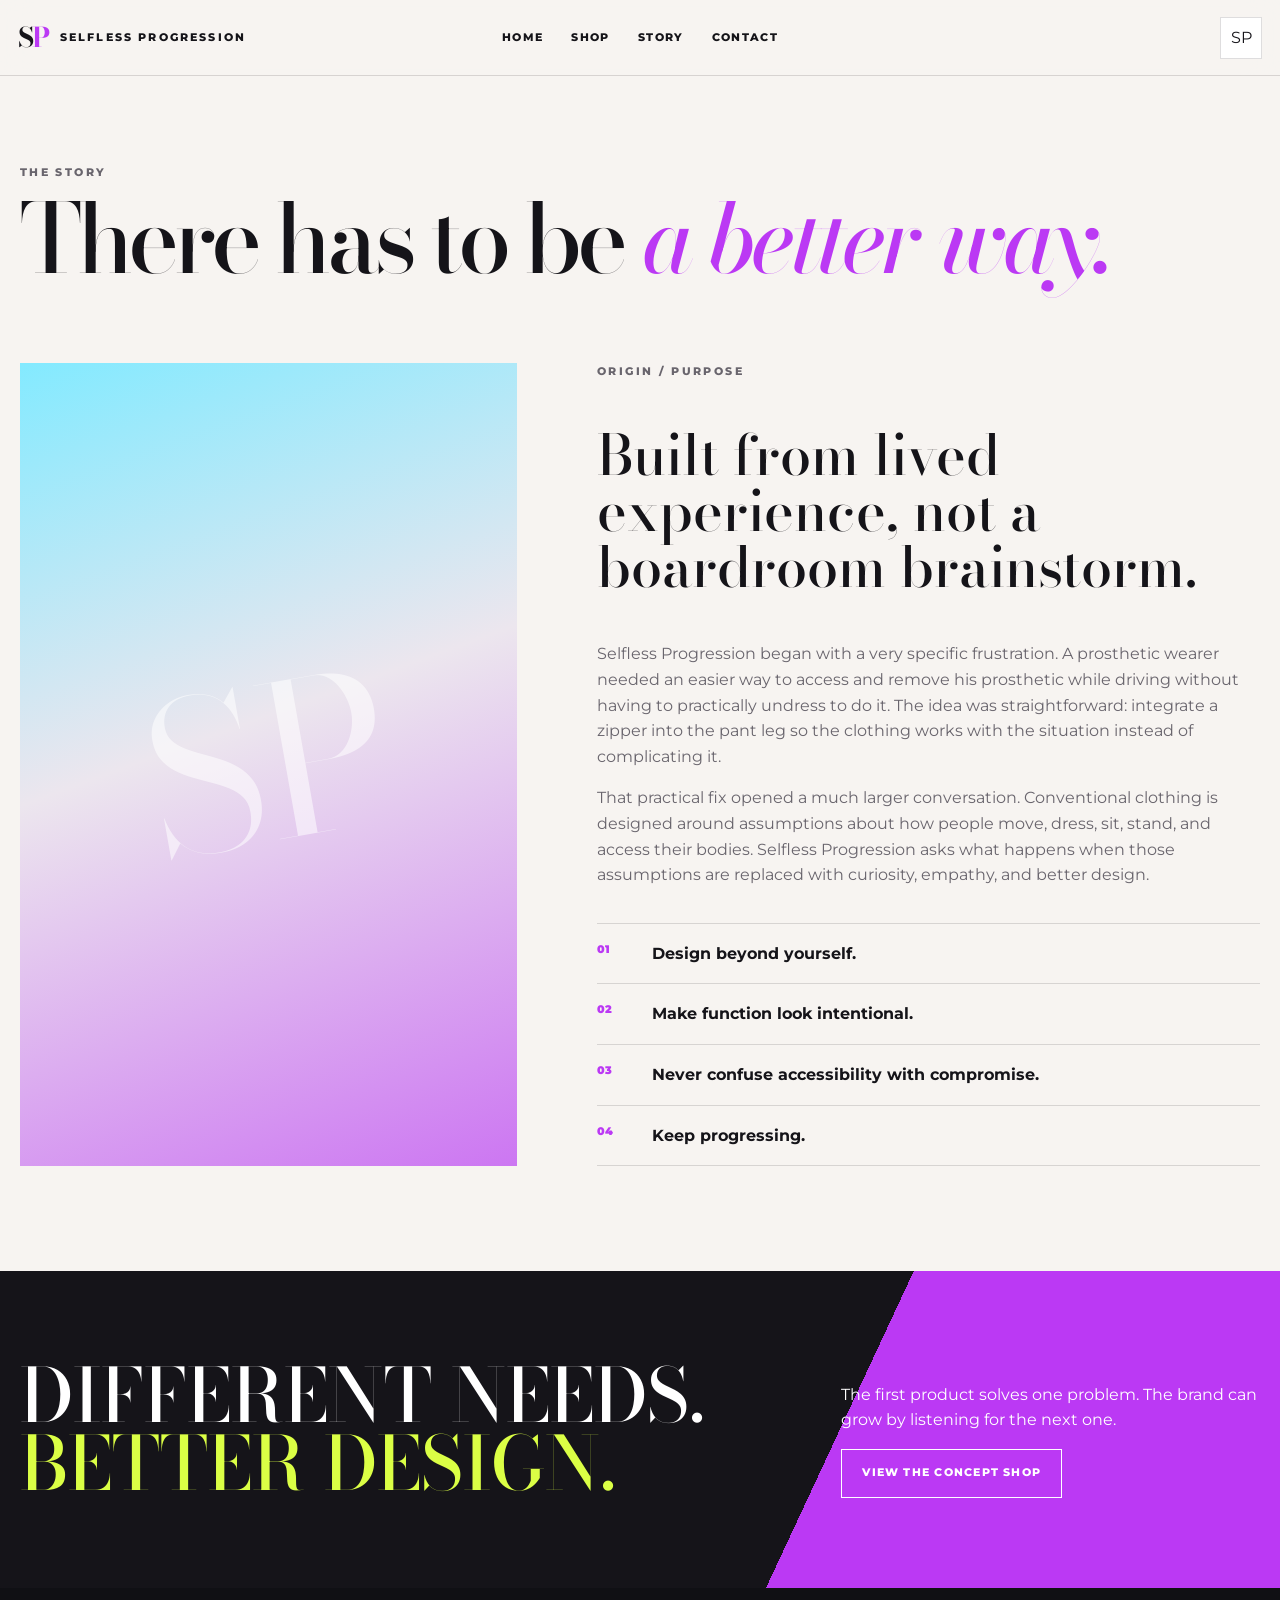
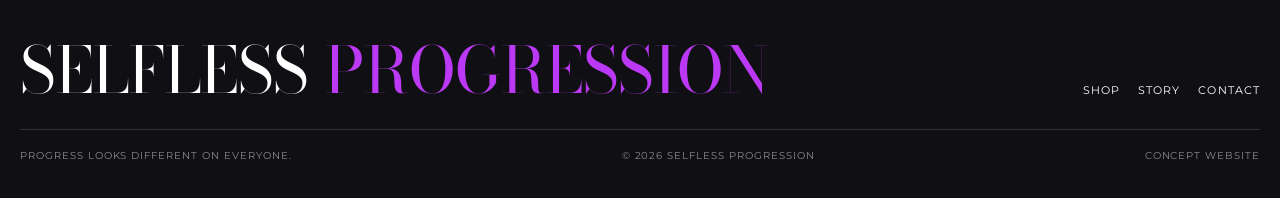
==== about.html @ aa7c3b39 "Add files via upload" ====
<!doctype html><html lang='en'><head><meta charset='utf-8'><meta name='viewport' content='width=device-width,initial-scale=1'><title>Our Story | Selfless Progression</title><link rel='preconnect' href='https://fonts.googleapis.com'><link rel='preconnect' href='https://fonts.gstatic.com' crossorigin><link href='https://fonts.googleapis.com/css2?family=Bodoni+Moda:opsz,wght@6..96,500;6..96,600;6..96,700&family=Montserrat:wght@400;500;600;700;800&display=swap' rel='stylesheet'><link rel='stylesheet' href='styles.css'></head><body><header class='header'><a class='brand' href='index.html'><b>S<span>P</span></b> SELFLESS PROGRESSION</a><nav class='nav'><a href='index.html'>Home</a><a href='shop.html'>Shop</a><a href='about.html'>Story</a><a href='contact.html'>Contact</a></nav><a class='bag' href='shop.html' aria-label='shop'>SP</a></header><main><section class='pagehero'><p class='eyebrow'>The Story</p><h1>There has to be <em>a better way.</em></h1></section><section class='about'><div class='aboutArt reveal'></div><div class='reveal'><p class='eyebrow'>Origin / Purpose</p><h2>Built from lived experience, not a boardroom brainstorm.</h2><p>Selfless Progression began with a very specific frustration. A prosthetic wearer needed an easier way to access and remove his prosthetic while driving without having to practically undress to do it. The idea was straightforward: integrate a zipper into the pant leg so the clothing works with the situation instead of complicating it.</p><p>That practical fix opened a much larger conversation. Conventional clothing is designed around assumptions about how people move, dress, sit, stand, and access their bodies. Selfless Progression asks what happens when those assumptions are replaced with curiosity, empathy, and better design.</p><div class='values'><div class='value'><span>01</span><strong>Design beyond yourself.</strong></div><div class='value'><span>02</span><strong>Make function look intentional.</strong></div><div class='value'><span>03</span><strong>Never confuse accessibility with compromise.</strong></div><div class='value'><span>04</span><strong>Keep progressing.</strong></div></div></div></section><section class='cta'><div class='ctain'><h2>DIFFERENT NEEDS. <span>BETTER DESIGN.</span></h2><div><p>The first product solves one problem. The brand can grow by listening for the next one.</p><a class='btn' href='shop.html' style='border-color:white'>View the Concept Shop</a></div></div></section></main><footer class='footer'><div class='footerin'><div class='footerTop'><a class='footerBrand' href='index.html'>SELFLESS <span>PROGRESSION</span></a><div class='footerLinks'><a href='shop.html'>Shop</a><a href='about.html'>Story</a><a href='contact.html'>Contact</a></div></div><div class='footerBottom'><span>PROGRESS LOOKS DIFFERENT ON EVERYONE.</span><span>© <span id='year'></span> SELFLESS PROGRESSION</span><span>CONCEPT WEBSITE</span></div></div></footer><script src='script.js'></script></body></html>
---- styles.css ----
:root{--ink:#151419;--paper:#f7f4f1;--purple:#bb39f4;--purple2:#70209d;--acid:#dbff45;--cyan:#83eaff;--muted:#69656d;--line:rgba(21,20,25,.14);--serif:'Bodoni Moda',serif;--sans:'Montserrat',sans-serif}
*{box-sizing:border-box}html{scroll-behavior:smooth}body{margin:0;background:var(--paper);color:var(--ink);font-family:var(--sans);line-height:1.6}a{text-decoration:none;color:inherit}img{max-width:100%;display:block}button,input,textarea,select{font:inherit}.header{position:sticky;top:0;z-index:50;display:grid;grid-template-columns:1fr auto 1fr;align-items:center;min-height:76px;padding:0 max(18px,calc((100vw - 1280px)/2));background:rgba(247,244,241,.9);backdrop-filter:blur(16px);border-bottom:1px solid var(--line)}.brand{display:flex;align-items:center;gap:12px;font-weight:800;letter-spacing:.2em;font-size:.68rem}.brand b{font-family:var(--serif);font-size:1.7rem;letter-spacing:-.08em}.brand b span{color:var(--purple)}.nav{display:flex;gap:28px}.nav a{font-size:.7rem;font-weight:800;letter-spacing:.12em;text-transform:uppercase}.nav a:hover{color:var(--purple2)}.bag{justify-self:end;width:42px;height:42px;border:1px solid var(--line);background:#fff;display:grid;place-items:center}.menu{display:none}.eyebrow{margin:0 0 12px;color:var(--purple2);font-size:.67rem;font-weight:800;letter-spacing:.22em;text-transform:uppercase}.hero{max-width:1280px;margin:auto;min-height:calc(100vh - 76px);padding:64px 20px;display:grid;grid-template-columns:1.05fr .95fr;gap:42px;align-items:center}.hero h1,.pagehero h1,.big{font-family:var(--serif);font-weight:500;letter-spacing:-.055em;line-height:.94}.hero h1{font-size:clamp(4.5rem,8vw,9rem);margin:0}.hero h1 span{display:block}.hero .purple{color:var(--purple)}.hero .outline{color:transparent;-webkit-text-stroke:1.4px var(--ink)}.lede{max-width:650px;color:var(--muted);font-size:1.02rem}.actions{display:flex;gap:20px;align-items:center;margin-top:30px}.btn{display:inline-flex;align-items:center;justify-content:center;min-height:49px;padding:0 20px;border:1px solid var(--ink);font-size:.7rem;font-weight:800;letter-spacing:.11em;text-transform:uppercase}.btn.dark{background:var(--ink);color:#fff}.btn.purple{background:var(--purple);border-color:var(--purple)}.logoStage{position:relative;min-height:600px;display:grid;place-items:center}.blob1,.blob2{position:absolute;border-radius:50%}.blob1{width:390px;height:390px;background:var(--acid);right:-40px;top:30px}.blob2{width:270px;height:270px;background:var(--cyan);left:-35px;bottom:55px}.logoBox{position:relative;z-index:3;width:min(550px,100%);background:#0b0b0e;padding:18px;box-shadow:0 30px 80px rgba(40,20,50,.22);transform:rotate(2deg)}.sticker{position:absolute;z-index:4;right:-6px;bottom:82px;width:140px;height:140px;border-radius:50%;background:var(--purple);display:grid;place-items:center;text-align:center;padding:18px;font-size:.6rem;font-weight:900;letter-spacing:.1em;text-transform:uppercase;transform:rotate(-9deg)}.marquee{overflow:hidden;background:var(--acid);border-block:1px solid var(--ink)}.track{display:flex;gap:22px;width:max-content;padding:16px 0;animation:move 26s linear infinite;font-size:.8rem;font-weight:900;letter-spacing:.15em;text-transform:uppercase}.track b{color:var(--purple2)}@keyframes move{to{transform:translateX(-50%)}}.section{max-width:1280px;margin:auto;padding:110px 20px}.sectionNo{margin-bottom:45px;color:#88818b;font-size:.67rem;font-weight:800;letter-spacing:.18em}.twocol{display:grid;grid-template-columns:1fr .8fr;gap:75px}.big{font-size:clamp(3.3rem,5vw,6rem);margin:0}.big em{color:var(--purple);font-style:italic}.copy p{color:var(--muted)}.copy .lead{font-family:var(--serif);font-size:1.65rem;line-height:1.3;color:var(--ink)}.quote{margin-top:75px;padding:44px 0;border-block:1px solid var(--line);display:grid;grid-template-columns:100px 1fr}.quote p{margin:0;font-family:var(--serif);font-size:clamp(2.2rem,4vw,4.5rem);line-height:1.04}.quote span{color:var(--purple);font-weight:900}.blocks{display:grid;grid-template-columns:repeat(3,1fr)}.block{min-height:320px;padding:38px;display:flex;flex-direction:column;justify-content:flex-end}.block h3{font-family:var(--serif);font-size:2.5rem;line-height:1;margin:8px 0 0}.bp{background:var(--purple)}.bc{background:var(--cyan)}.bi{background:var(--ink);color:#fff}.features{display:grid;grid-template-columns:repeat(3,1fr);gap:18px;margin-top:55px}.card{background:#fff;border:1px solid var(--line);padding:32px;min-height:310px}.card .num{color:var(--purple);font-size:.67rem;font-weight:900}.card h3{font-family:var(--serif);font-size:2rem;font-weight:500;margin:75px 0 12px}.card p{color:var(--muted)}.cta{background:linear-gradient(115deg,var(--ink) 0 64%,var(--purple) 64%);color:#fff;padding:90px 20px}.ctain{max-width:1280px;margin:auto;display:grid;grid-template-columns:1fr .55fr;gap:60px;align-items:end}.cta h2{font-family:var(--serif);font-size:clamp(3rem,5.8vw,6.6rem);line-height:.92;font-weight:500;margin:0}.cta h2 span{color:var(--acid)}.pagehero{max-width:1280px;margin:auto;padding:88px 20px 60px}.pagehero h1{font-size:clamp(4.2rem,7.5vw,8.4rem);margin:0}.pagehero h1 em{color:var(--purple)}.pagehero p{max-width:720px;color:var(--muted)}.toolbar{max-width:1280px;margin:auto;padding:0 20px 26px;display:flex;justify-content:space-between;align-items:center;border-bottom:1px solid var(--line)}.products{max-width:1280px;margin:auto;padding:34px 20px 105px;display:grid;grid-template-columns:repeat(3,1fr);gap:24px}.ph{aspect-ratio:4/5;background:linear-gradient(135deg,rgba(187,57,244,.22),rgba(131,234,255,.22)),#e9e4eb;display:grid;place-items:center;position:relative;color:#76707a;font-size:.7rem;font-weight:800;letter-spacing:.14em}.ph:after{content:'SP';position:absolute;font-family:var(--serif);font-size:8rem;color:rgba(255,255,255,.5);transform:rotate(-12deg)}.info{display:grid;grid-template-columns:1fr auto;gap:10px;padding-top:12px}.info h3{font-family:var(--serif);font-size:1.45rem;font-weight:500;margin:0}.info p{margin:2px 0;color:#77717a;font-size:.77rem}.detail{max-width:1280px;margin:auto;padding:70px 20px 105px;display:grid;grid-template-columns:1fr .8fr;gap:65px}.gallery{display:grid;grid-template-columns:1fr 1fr;gap:12px}.imgph{aspect-ratio:4/5;background:linear-gradient(145deg,#ece7ef,#ddd5e6);display:grid;place-items:center;border:1px solid var(--line);font-size:.68rem;font-weight:800;letter-spacing:.13em;color:#777}.panel{position:sticky;top:105px;align-self:start}.panel h1{font-family:var(--serif);font-size:4.2rem;line-height:.95;font-weight:500;margin:0}.sizes{display:flex;gap:8px;margin:22px 0}.size{width:46px;height:42px;border:1px solid var(--line);background:#fff}.size.active{background:var(--ink);color:#fff}.about{max-width:1280px;margin:auto;padding:20px 20px 105px;display:grid;grid-template-columns:.75fr 1fr;gap:80px}.aboutArt{min-height:600px;background:linear-gradient(160deg,var(--cyan),#ece6ee 45%,var(--purple) 130%);position:relative}.aboutArt:after{content:'SP';position:absolute;left:50%;top:50%;transform:translate(-50%,-50%) rotate(-10deg);font-family:var(--serif);font-size:13rem;color:rgba(255,255,255,.55)}.about h2{font-family:var(--serif);font-size:3.5rem;line-height:1;font-weight:500}.about p{color:var(--muted)}.values{border-top:1px solid var(--line);margin-top:35px}.value{display:grid;grid-template-columns:55px 1fr;padding:17px 0;border-bottom:1px solid var(--line)}.value span{color:var(--purple);font-size:.7rem;font-weight:900}.contact{max-width:1280px;margin:auto;padding:20px 20px 105px;display:grid;grid-template-columns:.75fr 1fr;gap:70px}.contactSide{background:var(--ink);color:#fff;padding:40px;min-height:500px}.contactSide h2{font-family:var(--serif);font-size:3.3rem;line-height:1;font-weight:500}.contactSide span{color:var(--acid)}.form{display:grid;gap:16px}.field label{display:block;margin-bottom:6px;font-size:.67rem;font-weight:800;letter-spacing:.11em;text-transform:uppercase}.field input,.field textarea{width:100%;padding:14px;border:1px solid var(--line);background:#fff}.field textarea{min-height:150px}.footer{background:#101014;color:#fff}.footerin{max-width:1280px;margin:auto;padding:54px 20px 34px}.footerTop{display:grid;grid-template-columns:1fr auto;gap:30px;align-items:end;padding-bottom:30px;border-bottom:1px solid rgba(255,255,255,.14)}.footerBrand{font-family:var(--serif);font-size:clamp(2.7rem,5vw,5.2rem);line-height:.9}.footerBrand span{color:var(--purple)}.footerLinks{display:flex;gap:18px;font-size:.68rem;text-transform:uppercase;letter-spacing:.1em}.footerBottom{display:flex;justify-content:space-between;gap:18px;padding-top:18px;color:#8d8791;font-size:.6rem;letter-spacing:.1em}.reveal{opacity:0;transform:translateY(22px);transition:.7s ease}.reveal.visible{opacity:1;transform:none}@media(max-width:900px){.nav{display:none}.header{grid-template-columns:1fr auto}.hero,.twocol,.ctain,.detail,.about,.contact{grid-template-columns:1fr}.features{grid-template-columns:1fr 1fr}.blocks{grid-template-columns:1fr}.products{grid-template-columns:1fr 1fr}.panel{position:relative;top:auto}.logoStage{min-height:480px}}@media(max-width:600px){.brand{letter-spacing:.1em}.hero,.section,.pagehero,.toolbar,.products,.detail,.about,.contact{padding-left:16px;padding-right:16px}.hero h1{font-size:clamp(3.7rem,17vw,5.1rem)}.actions{align-items:flex-start;flex-direction:column}.logoStage{min-height:370px}.blob1{width:230px;height:230px}.blob2{width:170px;height:170px}.sticker{width:105px;height:105px;font-size:.48rem}.features,.products,.gallery{grid-template-columns:1fr}.quote{grid-template-columns:1fr;gap:15px}.toolbar{align-items:flex-start;flex-direction:column;gap:12px}.footerTop,.footerBottom{display:grid;grid-template-columns:1fr}}
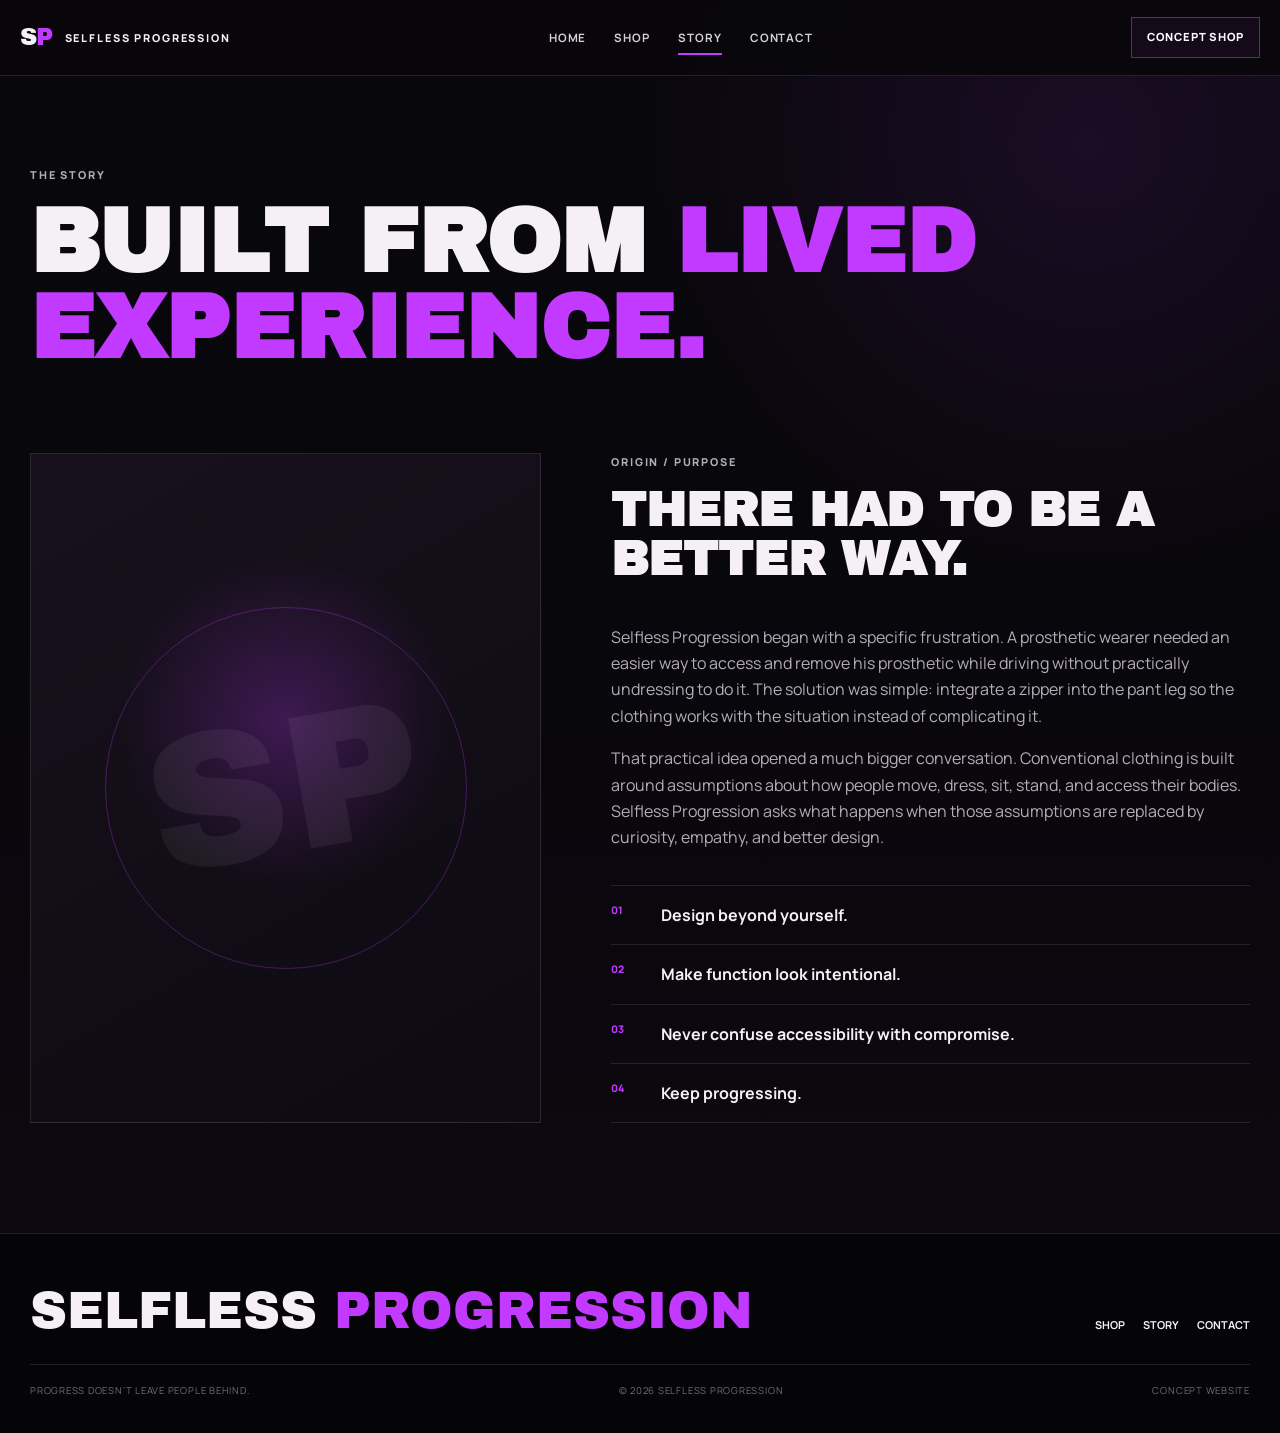
==== commit 140c813e: "Add files via upload" ====
--- a/about.html
+++ b/about.html
@@ -1 +1,67 @@
-<!doctype html><html lang='en'><head><meta charset='utf-8'><meta name='viewport' content='width=device-width,initial-scale=1'><title>Our Story | Selfless Progression</title><link rel='preconnect' href='https://fonts.googleapis.com'><link rel='preconnect' href='https://fonts.gstatic.com' crossorigin><link href='https://fonts.googleapis.com/css2?family=Bodoni+Moda:opsz,wght@6..96,500;6..96,600;6..96,700&family=Montserrat:wght@400;500;600;700;800&display=swap' rel='stylesheet'><link rel='stylesheet' href='styles.css'></head><body><header class='header'><a class='brand' href='index.html'><b>S<span>P</span></b> SELFLESS PROGRESSION</a><nav class='nav'><a href='index.html'>Home</a><a href='shop.html'>Shop</a><a href='about.html'>Story</a><a href='contact.html'>Contact</a></nav><a class='bag' href='shop.html' aria-label='shop'>SP</a></header><main><section class='pagehero'><p class='eyebrow'>The Story</p><h1>There has to be <em>a better way.</em></h1></section><section class='about'><div class='aboutArt reveal'></div><div class='reveal'><p class='eyebrow'>Origin / Purpose</p><h2>Built from lived experience, not a boardroom brainstorm.</h2><p>Selfless Progression began with a very specific frustration. A prosthetic wearer needed an easier way to access and remove his prosthetic while driving without having to practically undress to do it. The idea was straightforward: integrate a zipper into the pant leg so the clothing works with the situation instead of complicating it.</p><p>That practical fix opened a much larger conversation. Conventional clothing is designed around assumptions about how people move, dress, sit, stand, and access their bodies. Selfless Progression asks what happens when those assumptions are replaced with curiosity, empathy, and better design.</p><div class='values'><div class='value'><span>01</span><strong>Design beyond yourself.</strong></div><div class='value'><span>02</span><strong>Make function look intentional.</strong></div><div class='value'><span>03</span><strong>Never confuse accessibility with compromise.</strong></div><div class='value'><span>04</span><strong>Keep progressing.</strong></div></div></div></section><section class='cta'><div class='ctain'><h2>DIFFERENT NEEDS. <span>BETTER DESIGN.</span></h2><div><p>The first product solves one problem. The brand can grow by listening for the next one.</p><a class='btn' href='shop.html' style='border-color:white'>View the Concept Shop</a></div></div></section></main><footer class='footer'><div class='footerin'><div class='footerTop'><a class='footerBrand' href='index.html'>SELFLESS <span>PROGRESSION</span></a><div class='footerLinks'><a href='shop.html'>Shop</a><a href='about.html'>Story</a><a href='contact.html'>Contact</a></div></div><div class='footerBottom'><span>PROGRESS LOOKS DIFFERENT ON EVERYONE.</span><span>© <span id='year'></span> SELFLESS PROGRESSION</span><span>CONCEPT WEBSITE</span></div></div></footer><script src='script.js'></script></body></html>+<!doctype html><html lang="en"><head>
+<meta charset="utf-8"><meta name="viewport" content="width=device-width,initial-scale=1">
+<meta name="theme-color" content="#08070b">
+<title>Our Story | Selfless Progression</title>
+<link rel="preconnect" href="https://fonts.googleapis.com">
+<link rel="preconnect" href="https://fonts.gstatic.com" crossorigin>
+<link href="https://fonts.googleapis.com/css2?family=Archivo+Black&family=Manrope:wght@400;500;600;700;800&display=swap" rel="stylesheet">
+<link rel="stylesheet" href="styles.css"></head><body>
+
+<header class="site-header">
+  <a class="brand" href="index.html">
+    <span class="brand-mark">S<span>P</span></span>
+    <span class="brand-name">SELFLESS PROGRESSION</span>
+  </a>
+  <nav class="nav"><a class="" href="index.html">Home</a><a class="" href="shop.html">Shop</a><a class="active" href="about.html">Story</a><a class="" href="contact.html">Contact</a></nav>
+  <a class="header-shop" href="shop.html">Concept Shop</a>
+  <button class="menu" aria-label="Open menu">☰</button>
+</header>
+<nav class="mobile-nav"><a href="index.html">Home</a><a href="shop.html">Shop</a><a href="about.html">Story</a><a href="contact.html">Contact</a></nav>
+<main>
+<section class="page-hero">
+  <p class="eyebrow">The Story</p>
+  <h1>BUILT FROM <span>LIVED EXPERIENCE.</span></h1>
+</section>
+<section class="about-grid">
+  <div class="about-art reveal"></div>
+  <div class="about-copy reveal">
+    <p class="eyebrow">Origin / Purpose</p>
+    <h2>THERE HAD TO BE A BETTER WAY.</h2>
+    <p>
+      Selfless Progression began with a specific frustration. A prosthetic wearer needed an easier way to access
+      and remove his prosthetic while driving without practically undressing to do it. The solution was simple:
+      integrate a zipper into the pant leg so the clothing works with the situation instead of complicating it.
+    </p>
+    <p>
+      That practical idea opened a much bigger conversation. Conventional clothing is built around assumptions
+      about how people move, dress, sit, stand, and access their bodies. Selfless Progression asks what happens
+      when those assumptions are replaced by curiosity, empathy, and better design.
+    </p>
+    <div class="values">
+      <div class="value"><span>01</span><strong>Design beyond yourself.</strong></div>
+      <div class="value"><span>02</span><strong>Make function look intentional.</strong></div>
+      <div class="value"><span>03</span><strong>Never confuse accessibility with compromise.</strong></div>
+      <div class="value"><span>04</span><strong>Keep progressing.</strong></div>
+    </div>
+  </div>
+</section>
+</main>
+<footer class="footer">
+  <div class="footer-inner">
+    <div class="footer-top">
+      <a class="footer-brand" href="index.html">SELFLESS <span>PROGRESSION</span></a>
+      <div class="footer-links">
+        <a href="shop.html">Shop</a>
+        <a href="about.html">Story</a>
+        <a href="contact.html">Contact</a>
+      </div>
+    </div>
+    <div class="footer-bottom">
+      <span>PROGRESS DOESN'T LEAVE PEOPLE BEHIND.</span>
+      <span>© <span id="year"></span> SELFLESS PROGRESSION</span>
+      <span>CONCEPT WEBSITE</span>
+    </div>
+  </div>
+</footer>
+<script src="script.js"></script>
+</body></html>
--- a/styles.css
+++ b/styles.css
@@ -1,3 +1,753 @@
 
-:root{--ink:#151419;--paper:#f7f4f1;--purple:#bb39f4;--purple2:#70209d;--acid:#dbff45;--cyan:#83eaff;--muted:#69656d;--line:rgba(21,20,25,.14);--serif:'Bodoni Moda',serif;--sans:'Montserrat',sans-serif}
-*{box-sizing:border-box}html{scroll-behavior:smooth}body{margin:0;background:var(--paper);color:var(--ink);font-family:var(--sans);line-height:1.6}a{text-decoration:none;color:inherit}img{max-width:100%;display:block}button,input,textarea,select{font:inherit}.header{position:sticky;top:0;z-index:50;display:grid;grid-template-columns:1fr auto 1fr;align-items:center;min-height:76px;padding:0 max(18px,calc((100vw - 1280px)/2));background:rgba(247,244,241,.9);backdrop-filter:blur(16px);border-bottom:1px solid var(--line)}.brand{display:flex;align-items:center;gap:12px;font-weight:800;letter-spacing:.2em;font-size:.68rem}.brand b{font-family:var(--serif);font-size:1.7rem;letter-spacing:-.08em}.brand b span{color:var(--purple)}.nav{display:flex;gap:28px}.nav a{font-size:.7rem;font-weight:800;letter-spacing:.12em;text-transform:uppercase}.nav a:hover{color:var(--purple2)}.bag{justify-self:end;width:42px;height:42px;border:1px solid var(--line);background:#fff;display:grid;place-items:center}.menu{display:none}.eyebrow{margin:0 0 12px;color:var(--purple2);font-size:.67rem;font-weight:800;letter-spacing:.22em;text-transform:uppercase}.hero{max-width:1280px;margin:auto;min-height:calc(100vh - 76px);padding:64px 20px;display:grid;grid-template-columns:1.05fr .95fr;gap:42px;align-items:center}.hero h1,.pagehero h1,.big{font-family:var(--serif);font-weight:500;letter-spacing:-.055em;line-height:.94}.hero h1{font-size:clamp(4.5rem,8vw,9rem);margin:0}.hero h1 span{display:block}.hero .purple{color:var(--purple)}.hero .outline{color:transparent;-webkit-text-stroke:1.4px var(--ink)}.lede{max-width:650px;color:var(--muted);font-size:1.02rem}.actions{display:flex;gap:20px;align-items:center;margin-top:30px}.btn{display:inline-flex;align-items:center;justify-content:center;min-height:49px;padding:0 20px;border:1px solid var(--ink);font-size:.7rem;font-weight:800;letter-spacing:.11em;text-transform:uppercase}.btn.dark{background:var(--ink);color:#fff}.btn.purple{background:var(--purple);border-color:var(--purple)}.logoStage{position:relative;min-height:600px;display:grid;place-items:center}.blob1,.blob2{position:absolute;border-radius:50%}.blob1{width:390px;height:390px;background:var(--acid);right:-40px;top:30px}.blob2{width:270px;height:270px;background:var(--cyan);left:-35px;bottom:55px}.logoBox{position:relative;z-index:3;width:min(550px,100%);background:#0b0b0e;padding:18px;box-shadow:0 30px 80px rgba(40,20,50,.22);transform:rotate(2deg)}.sticker{position:absolute;z-index:4;right:-6px;bottom:82px;width:140px;height:140px;border-radius:50%;background:var(--purple);display:grid;place-items:center;text-align:center;padding:18px;font-size:.6rem;font-weight:900;letter-spacing:.1em;text-transform:uppercase;transform:rotate(-9deg)}.marquee{overflow:hidden;background:var(--acid);border-block:1px solid var(--ink)}.track{display:flex;gap:22px;width:max-content;padding:16px 0;animation:move 26s linear infinite;font-size:.8rem;font-weight:900;letter-spacing:.15em;text-transform:uppercase}.track b{color:var(--purple2)}@keyframes move{to{transform:translateX(-50%)}}.section{max-width:1280px;margin:auto;padding:110px 20px}.sectionNo{margin-bottom:45px;color:#88818b;font-size:.67rem;font-weight:800;letter-spacing:.18em}.twocol{display:grid;grid-template-columns:1fr .8fr;gap:75px}.big{font-size:clamp(3.3rem,5vw,6rem);margin:0}.big em{color:var(--purple);font-style:italic}.copy p{color:var(--muted)}.copy .lead{font-family:var(--serif);font-size:1.65rem;line-height:1.3;color:var(--ink)}.quote{margin-top:75px;padding:44px 0;border-block:1px solid var(--line);display:grid;grid-template-columns:100px 1fr}.quote p{margin:0;font-family:var(--serif);font-size:clamp(2.2rem,4vw,4.5rem);line-height:1.04}.quote span{color:var(--purple);font-weight:900}.blocks{display:grid;grid-template-columns:repeat(3,1fr)}.block{min-height:320px;padding:38px;display:flex;flex-direction:column;justify-content:flex-end}.block h3{font-family:var(--serif);font-size:2.5rem;line-height:1;margin:8px 0 0}.bp{background:var(--purple)}.bc{background:var(--cyan)}.bi{background:var(--ink);color:#fff}.features{display:grid;grid-template-columns:repeat(3,1fr);gap:18px;margin-top:55px}.card{background:#fff;border:1px solid var(--line);padding:32px;min-height:310px}.card .num{color:var(--purple);font-size:.67rem;font-weight:900}.card h3{font-family:var(--serif);font-size:2rem;font-weight:500;margin:75px 0 12px}.card p{color:var(--muted)}.cta{background:linear-gradient(115deg,var(--ink) 0 64%,var(--purple) 64%);color:#fff;padding:90px 20px}.ctain{max-width:1280px;margin:auto;display:grid;grid-template-columns:1fr .55fr;gap:60px;align-items:end}.cta h2{font-family:var(--serif);font-size:clamp(3rem,5.8vw,6.6rem);line-height:.92;font-weight:500;margin:0}.cta h2 span{color:var(--acid)}.pagehero{max-width:1280px;margin:auto;padding:88px 20px 60px}.pagehero h1{font-size:clamp(4.2rem,7.5vw,8.4rem);margin:0}.pagehero h1 em{color:var(--purple)}.pagehero p{max-width:720px;color:var(--muted)}.toolbar{max-width:1280px;margin:auto;padding:0 20px 26px;display:flex;justify-content:space-between;align-items:center;border-bottom:1px solid var(--line)}.products{max-width:1280px;margin:auto;padding:34px 20px 105px;display:grid;grid-template-columns:repeat(3,1fr);gap:24px}.ph{aspect-ratio:4/5;background:linear-gradient(135deg,rgba(187,57,244,.22),rgba(131,234,255,.22)),#e9e4eb;display:grid;place-items:center;position:relative;color:#76707a;font-size:.7rem;font-weight:800;letter-spacing:.14em}.ph:after{content:'SP';position:absolute;font-family:var(--serif);font-size:8rem;color:rgba(255,255,255,.5);transform:rotate(-12deg)}.info{display:grid;grid-template-columns:1fr auto;gap:10px;padding-top:12px}.info h3{font-family:var(--serif);font-size:1.45rem;font-weight:500;margin:0}.info p{margin:2px 0;color:#77717a;font-size:.77rem}.detail{max-width:1280px;margin:auto;padding:70px 20px 105px;display:grid;grid-template-columns:1fr .8fr;gap:65px}.gallery{display:grid;grid-template-columns:1fr 1fr;gap:12px}.imgph{aspect-ratio:4/5;background:linear-gradient(145deg,#ece7ef,#ddd5e6);display:grid;place-items:center;border:1px solid var(--line);font-size:.68rem;font-weight:800;letter-spacing:.13em;color:#777}.panel{position:sticky;top:105px;align-self:start}.panel h1{font-family:var(--serif);font-size:4.2rem;line-height:.95;font-weight:500;margin:0}.sizes{display:flex;gap:8px;margin:22px 0}.size{width:46px;height:42px;border:1px solid var(--line);background:#fff}.size.active{background:var(--ink);color:#fff}.about{max-width:1280px;margin:auto;padding:20px 20px 105px;display:grid;grid-template-columns:.75fr 1fr;gap:80px}.aboutArt{min-height:600px;background:linear-gradient(160deg,var(--cyan),#ece6ee 45%,var(--purple) 130%);position:relative}.aboutArt:after{content:'SP';position:absolute;left:50%;top:50%;transform:translate(-50%,-50%) rotate(-10deg);font-family:var(--serif);font-size:13rem;color:rgba(255,255,255,.55)}.about h2{font-family:var(--serif);font-size:3.5rem;line-height:1;font-weight:500}.about p{color:var(--muted)}.values{border-top:1px solid var(--line);margin-top:35px}.value{display:grid;grid-template-columns:55px 1fr;padding:17px 0;border-bottom:1px solid var(--line)}.value span{color:var(--purple);font-size:.7rem;font-weight:900}.contact{max-width:1280px;margin:auto;padding:20px 20px 105px;display:grid;grid-template-columns:.75fr 1fr;gap:70px}.contactSide{background:var(--ink);color:#fff;padding:40px;min-height:500px}.contactSide h2{font-family:var(--serif);font-size:3.3rem;line-height:1;font-weight:500}.contactSide span{color:var(--acid)}.form{display:grid;gap:16px}.field label{display:block;margin-bottom:6px;font-size:.67rem;font-weight:800;letter-spacing:.11em;text-transform:uppercase}.field input,.field textarea{width:100%;padding:14px;border:1px solid var(--line);background:#fff}.field textarea{min-height:150px}.footer{background:#101014;color:#fff}.footerin{max-width:1280px;margin:auto;padding:54px 20px 34px}.footerTop{display:grid;grid-template-columns:1fr auto;gap:30px;align-items:end;padding-bottom:30px;border-bottom:1px solid rgba(255,255,255,.14)}.footerBrand{font-family:var(--serif);font-size:clamp(2.7rem,5vw,5.2rem);line-height:.9}.footerBrand span{color:var(--purple)}.footerLinks{display:flex;gap:18px;font-size:.68rem;text-transform:uppercase;letter-spacing:.1em}.footerBottom{display:flex;justify-content:space-between;gap:18px;padding-top:18px;color:#8d8791;font-size:.6rem;letter-spacing:.1em}.reveal{opacity:0;transform:translateY(22px);transition:.7s ease}.reveal.visible{opacity:1;transform:none}@media(max-width:900px){.nav{display:none}.header{grid-template-columns:1fr auto}.hero,.twocol,.ctain,.detail,.about,.contact{grid-template-columns:1fr}.features{grid-template-columns:1fr 1fr}.blocks{grid-template-columns:1fr}.products{grid-template-columns:1fr 1fr}.panel{position:relative;top:auto}.logoStage{min-height:480px}}@media(max-width:600px){.brand{letter-spacing:.1em}.hero,.section,.pagehero,.toolbar,.products,.detail,.about,.contact{padding-left:16px;padding-right:16px}.hero h1{font-size:clamp(3.7rem,17vw,5.1rem)}.actions{align-items:flex-start;flex-direction:column}.logoStage{min-height:370px}.blob1{width:230px;height:230px}.blob2{width:170px;height:170px}.sticker{width:105px;height:105px;font-size:.48rem}.features,.products,.gallery{grid-template-columns:1fr}.quote{grid-template-columns:1fr;gap:15px}.toolbar{align-items:flex-start;flex-direction:column;gap:12px}.footerTop,.footerBottom{display:grid;grid-template-columns:1fr}}
+:root{
+  --bg:#08070b;
+  --bg2:#0f0b14;
+  --panel:#15111a;
+  --panel2:#1a1420;
+  --text:#f4f0f6;
+  --muted:#b5acba;
+  --silver:#d5d4dc;
+  --silver2:#8f8d98;
+  --purple:#c239ff;
+  --purple-deep:#7b1ab3;
+  --purple-glow:rgba(194,57,255,.24);
+  --line:rgba(255,255,255,.11);
+  --max:1260px;
+  --font:"Manrope",Arial,sans-serif;
+  --display:"Archivo Black",Arial,sans-serif;
+}
+
+*{box-sizing:border-box}
+html{scroll-behavior:smooth}
+body{
+  margin:0;
+  background:
+    radial-gradient(circle at 85% 10%,rgba(194,57,255,.10),transparent 28rem),
+    linear-gradient(180deg,#09070c,#08070b 40%,#0d0911);
+  color:var(--text);
+  font-family:var(--font);
+  line-height:1.65;
+  overflow-x:hidden;
+}
+img{display:block;max-width:100%}
+a{color:inherit;text-decoration:none}
+button,input,textarea,select{font:inherit}
+button{cursor:pointer}
+::selection{background:var(--purple);color:white}
+
+.site-header{
+  position:sticky;
+  top:0;
+  z-index:100;
+  min-height:76px;
+  display:flex;
+  align-items:center;
+  justify-content:space-between;
+  gap:30px;
+  padding:0 max(20px,calc((100vw - var(--max))/2));
+  background:rgba(8,7,11,.88);
+  backdrop-filter:blur(16px);
+  border-bottom:1px solid var(--line);
+}
+.brand{
+  display:flex;
+  align-items:center;
+  gap:13px;
+  min-width:max-content;
+}
+.brand-mark{
+  font-family:var(--display);
+  font-size:1.5rem;
+  letter-spacing:-.05em;
+}
+.brand-mark span{color:var(--purple)}
+.brand-name{
+  font-size:.68rem;
+  letter-spacing:.17em;
+  font-weight:800;
+}
+.nav{
+  display:flex;
+  align-items:center;
+  gap:28px;
+}
+.nav a{
+  position:relative;
+  color:#d5cfda;
+  font-size:.72rem;
+  font-weight:700;
+  letter-spacing:.08em;
+  text-transform:uppercase;
+}
+.nav a::after{
+  content:"";
+  position:absolute;
+  left:0;bottom:-8px;
+  width:0;height:2px;
+  background:var(--purple);
+  transition:.2s ease;
+}
+.nav a:hover::after,.nav a.active::after{width:100%}
+.header-shop{
+  padding:10px 15px;
+  border:1px solid rgba(194,57,255,.5);
+  background:rgba(194,57,255,.06);
+  color:white;
+  font-size:.7rem;
+  font-weight:800;
+  letter-spacing:.08em;
+  text-transform:uppercase;
+}
+.menu{display:none;background:none;border:0;color:white;font-size:1.5rem}
+.mobile-nav{display:none}
+
+.eyebrow{
+  margin:0 0 15px;
+  color:var(--purple);
+  font-size:.68rem;
+  font-weight:800;
+  letter-spacing:.17em;
+  text-transform:uppercase;
+}
+h1,h2,h3{margin-top:0}
+.display{
+  font-family:var(--display);
+  letter-spacing:-.045em;
+  line-height:.98;
+  text-transform:uppercase;
+}
+.hero{
+  max-width:var(--max);
+  margin:0 auto;
+  min-height:calc(100svh - 76px);
+  padding:72px 20px 84px;
+  display:grid;
+  grid-template-columns:1.02fr .98fr;
+  gap:62px;
+  align-items:center;
+}
+.hero h1{
+  margin:0;
+  font-size:clamp(4rem,7.5vw,7.6rem);
+}
+.hero h1 .accent{color:var(--purple)}
+.hero h1 .soft{color:#c8c3cc}
+.hero-copy{
+  max-width:690px;
+}
+.hero-lede{
+  margin:28px 0 0;
+  max-width:640px;
+  color:var(--muted);
+  font-size:1.03rem;
+}
+.actions{
+  display:flex;
+  flex-wrap:wrap;
+  gap:14px;
+  margin-top:34px;
+}
+.btn{
+  display:inline-flex;
+  align-items:center;
+  justify-content:center;
+  min-height:50px;
+  padding:0 20px;
+  border:1px solid transparent;
+  font-size:.72rem;
+  font-weight:800;
+  letter-spacing:.08em;
+  text-transform:uppercase;
+  transition:.2s ease;
+}
+.btn:hover{transform:translateY(-2px)}
+.btn-primary{
+  background:linear-gradient(135deg,var(--purple),#8b23c9);
+  color:white;
+  box-shadow:0 10px 35px rgba(194,57,255,.18);
+}
+.btn-outline{
+  border-color:rgba(255,255,255,.22);
+  color:white;
+}
+.hero-note{
+  margin-top:46px;
+  display:flex;
+  gap:18px;
+  color:#817989;
+  font-size:.62rem;
+  font-weight:700;
+  letter-spacing:.1em;
+  text-transform:uppercase;
+}
+.hero-art{
+  position:relative;
+  min-height:610px;
+  display:grid;
+  place-items:center;
+}
+.logo-shell{
+  position:relative;
+  z-index:3;
+  width:min(555px,100%);
+  padding:18px;
+  border:1px solid rgba(255,255,255,.10);
+  background:linear-gradient(145deg,#0b0a0d,#121016);
+  box-shadow:
+    0 35px 80px rgba(0,0,0,.45),
+    0 0 80px rgba(194,57,255,.09);
+}
+.logo-shell img{width:100%}
+.glow-ring{
+  position:absolute;
+  width:500px;height:500px;
+  border-radius:50%;
+  border:1px solid rgba(194,57,255,.26);
+  box-shadow:0 0 90px rgba(194,57,255,.08) inset;
+}
+.glow-ring.r2{
+  width:640px;height:640px;
+  border-color:rgba(255,255,255,.06);
+}
+.floating-label{
+  position:absolute;
+  z-index:4;
+  padding:11px 14px;
+  background:rgba(19,15,23,.94);
+  border:1px solid var(--line);
+  box-shadow:0 15px 35px rgba(0,0,0,.25);
+}
+.floating-label small{
+  display:block;
+  color:#8e8594;
+  font-size:.55rem;
+  letter-spacing:.12em;
+  text-transform:uppercase;
+}
+.floating-label strong{
+  color:var(--purple);
+  font-size:.72rem;
+  letter-spacing:.08em;
+}
+.fl1{left:-1%;top:22%}
+.fl2{right:-2%;bottom:20%}
+
+.ticker{
+  overflow:hidden;
+  border-top:1px solid rgba(194,57,255,.55);
+  border-bottom:1px solid rgba(194,57,255,.55);
+  background:#0d0911;
+}
+.ticker-track{
+  width:max-content;
+  display:flex;
+  align-items:center;
+  gap:22px;
+  padding:16px 0;
+  animation:ticker 26s linear infinite;
+  color:#d6cfda;
+  font-size:.74rem;
+  font-weight:800;
+  letter-spacing:.13em;
+  text-transform:uppercase;
+}
+.ticker-track b{color:var(--purple)}
+@keyframes ticker{to{transform:translateX(-50%)}}
+
+.section{
+  max-width:var(--max);
+  margin:0 auto;
+  padding:110px 20px;
+}
+.section-tag{
+  margin-bottom:48px;
+  color:#7f7785;
+  font-size:.65rem;
+  font-weight:800;
+  letter-spacing:.14em;
+  text-transform:uppercase;
+}
+.two-col{
+  display:grid;
+  grid-template-columns:1fr .85fr;
+  gap:76px;
+}
+.section h2{
+  margin-bottom:0;
+  font-family:var(--display);
+  font-size:clamp(2.7rem,4.5vw,5rem);
+  line-height:1;
+  letter-spacing:-.04em;
+  text-transform:uppercase;
+}
+.section h2 span{color:var(--purple)}
+.copy p{color:var(--muted)}
+.copy .lead{
+  color:white;
+  font-size:1.22rem;
+  font-weight:700;
+}
+.statement{
+  margin-top:74px;
+  padding:42px 0;
+  border-top:1px solid var(--line);
+  border-bottom:1px solid var(--line);
+  display:grid;
+  grid-template-columns:90px 1fr;
+  gap:24px;
+}
+.statement span{
+  color:var(--purple);
+  font-size:.67rem;
+  font-weight:800;
+}
+.statement p{
+  margin:0;
+  max-width:950px;
+  color:#eee9f1;
+  font-size:clamp(1.6rem,3vw,3.4rem);
+  line-height:1.18;
+  font-weight:700;
+}
+
+.feature-section{
+  background:linear-gradient(180deg,#0f0b14,#0a0810);
+  border-top:1px solid var(--line);
+  border-bottom:1px solid var(--line);
+}
+.feature-grid{
+  max-width:var(--max);
+  margin:0 auto;
+  padding:90px 20px;
+  display:grid;
+  grid-template-columns:repeat(3,1fr);
+  gap:16px;
+}
+.feature-card{
+  min-height:330px;
+  padding:32px;
+  border:1px solid var(--line);
+  background:linear-gradient(145deg,#16111b,#0e0b12);
+  position:relative;
+  overflow:hidden;
+  transition:.2s ease;
+}
+.feature-card:hover{
+  transform:translateY(-4px);
+  border-color:rgba(194,57,255,.42);
+}
+.feature-card::after{
+  content:"";
+  position:absolute;
+  right:-70px;top:-70px;
+  width:160px;height:160px;
+  border-radius:50%;
+  background:radial-gradient(circle,var(--purple-glow),transparent 70%);
+}
+.feature-card .num{
+  color:var(--purple);
+  font-size:.65rem;
+  font-weight:800;
+}
+.feature-card h3{
+  margin:78px 0 12px;
+  font-family:var(--display);
+  font-size:1.55rem;
+  line-height:1.05;
+  text-transform:uppercase;
+}
+.feature-card p{
+  margin:0;
+  color:var(--muted);
+}
+
+.purple-band{
+  background:linear-gradient(100deg,#7a1daf,#c239ff);
+  color:white;
+}
+.purple-band-inner{
+  max-width:var(--max);
+  margin:0 auto;
+  padding:70px 20px;
+  display:grid;
+  grid-template-columns:1fr .72fr;
+  gap:70px;
+  align-items:end;
+}
+.purple-band h2{
+  margin:0;
+  font-family:var(--display);
+  font-size:clamp(2.8rem,5vw,5.7rem);
+  line-height:.95;
+  text-transform:uppercase;
+}
+.purple-band p{color:#f4ddff}
+.purple-band .btn-outline{border-color:white}
+
+.page-hero{
+  max-width:var(--max);
+  margin:0 auto;
+  padding:90px 20px 62px;
+}
+.page-hero h1{
+  margin:0;
+  font-family:var(--display);
+  font-size:clamp(3.5rem,7vw,7.2rem);
+  line-height:.96;
+  text-transform:uppercase;
+}
+.page-hero h1 span{color:var(--purple)}
+.page-hero p{
+  max-width:740px;
+  color:var(--muted);
+}
+
+.shop-toolbar{
+  max-width:var(--max);
+  margin:0 auto;
+  padding:0 20px 24px;
+  display:flex;
+  justify-content:space-between;
+  align-items:center;
+  gap:18px;
+  border-bottom:1px solid var(--line);
+}
+.shop-toolbar span{
+  color:#88808d;
+  font-size:.72rem;
+  font-weight:700;
+}
+.shop-toolbar select{
+  padding:10px 12px;
+  color:white;
+  background:#15111a;
+  border:1px solid var(--line);
+}
+
+.products{
+  max-width:var(--max);
+  margin:0 auto;
+  padding:34px 20px 110px;
+  display:grid;
+  grid-template-columns:repeat(3,1fr);
+  gap:24px;
+}
+.product-card{}
+.product-image{
+  position:relative;
+  aspect-ratio:4/5;
+  background:
+    linear-gradient(145deg,rgba(194,57,255,.18),transparent 42%),
+    linear-gradient(315deg,rgba(255,255,255,.07),transparent 50%),
+    #16111b;
+  border:1px solid var(--line);
+  display:grid;
+  place-items:center;
+  overflow:hidden;
+}
+.product-image::before{
+  content:"IMAGE PLACEHOLDER";
+  color:#837a89;
+  font-size:.65rem;
+  letter-spacing:.14em;
+  font-weight:800;
+}
+.product-image::after{
+  content:"SP";
+  position:absolute;
+  font-family:var(--display);
+  font-size:7rem;
+  color:rgba(255,255,255,.055);
+  transform:rotate(-12deg);
+}
+.badge{
+  position:absolute;
+  top:14px;left:14px;
+  z-index:2;
+  padding:6px 8px;
+  background:var(--purple);
+  color:white;
+  font-size:.58rem;
+  font-weight:900;
+  letter-spacing:.09em;
+  text-transform:uppercase;
+}
+.product-info{
+  display:grid;
+  grid-template-columns:1fr auto;
+  gap:12px;
+  padding-top:13px;
+}
+.product-info h3{
+  margin:0;
+  font-size:1rem;
+  font-weight:800;
+  text-transform:uppercase;
+}
+.product-info p{
+  margin:2px 0 0;
+  color:#857d8a;
+  font-size:.75rem;
+}
+.price{font-weight:800}
+
+.product-detail{
+  max-width:var(--max);
+  margin:0 auto;
+  padding:70px 20px 110px;
+  display:grid;
+  grid-template-columns:1fr .8fr;
+  gap:64px;
+}
+.gallery{
+  display:grid;
+  grid-template-columns:1fr 1fr;
+  gap:12px;
+}
+.image-ph{
+  aspect-ratio:4/5;
+  display:grid;
+  place-items:center;
+  background:#15111a;
+  border:1px solid var(--line);
+  color:#817989;
+  font-size:.64rem;
+  letter-spacing:.13em;
+  font-weight:800;
+}
+.product-panel{
+  position:sticky;
+  top:106px;
+  align-self:start;
+}
+.product-panel h1{
+  margin:0;
+  font-family:var(--display);
+  font-size:3.6rem;
+  line-height:1;
+  text-transform:uppercase;
+}
+.product-panel p{color:var(--muted)}
+.sizes{
+  display:flex;
+  gap:8px;
+  margin:20px 0;
+}
+.size{
+  width:46px;height:42px;
+  color:white;
+  background:#15111a;
+  border:1px solid var(--line);
+}
+.size.active{
+  background:var(--purple);
+  border-color:var(--purple);
+}
+.detail-list{
+  margin-top:28px;
+  border-top:1px solid var(--line);
+}
+.detail-row{
+  display:grid;
+  grid-template-columns:48px 1fr;
+  gap:15px;
+  padding:16px 0;
+  border-bottom:1px solid var(--line);
+}
+.detail-row span{
+  color:var(--purple);
+  font-size:.65rem;
+  font-weight:800;
+}
+
+.about-grid{
+  max-width:var(--max);
+  margin:0 auto;
+  padding:20px 20px 110px;
+  display:grid;
+  grid-template-columns:.8fr 1fr;
+  gap:70px;
+}
+.about-art{
+  min-height:590px;
+  position:relative;
+  border:1px solid var(--line);
+  background:
+    radial-gradient(circle at 50% 40%,rgba(194,57,255,.25),transparent 35%),
+    linear-gradient(150deg,#17111d,#0d0a11);
+  overflow:hidden;
+}
+.about-art::before{
+  content:"SP";
+  position:absolute;
+  left:50%;top:50%;
+  transform:translate(-50%,-50%) rotate(-10deg);
+  font-family:var(--display);
+  font-size:12rem;
+  color:rgba(255,255,255,.06);
+}
+.about-art::after{
+  content:"";
+  position:absolute;
+  width:360px;height:360px;
+  border-radius:50%;
+  border:1px solid rgba(194,57,255,.3);
+  left:50%;top:50%;
+  transform:translate(-50%,-50%);
+}
+.about-copy h2{
+  font-family:var(--display);
+  font-size:3rem;
+  line-height:1.02;
+  text-transform:uppercase;
+}
+.about-copy p{color:var(--muted)}
+.values{
+  margin-top:34px;
+  border-top:1px solid var(--line);
+}
+.value{
+  display:grid;
+  grid-template-columns:50px 1fr;
+  padding:16px 0;
+  border-bottom:1px solid var(--line);
+}
+.value span{
+  color:var(--purple);
+  font-size:.65rem;
+  font-weight:800;
+}
+
+.contact-grid{
+  max-width:var(--max);
+  margin:0 auto;
+  padding:20px 20px 110px;
+  display:grid;
+  grid-template-columns:.75fr 1fr;
+  gap:70px;
+}
+.contact-card{
+  min-height:500px;
+  padding:38px;
+  background:linear-gradient(145deg,#17111d,#0d0a11);
+  border:1px solid var(--line);
+}
+.contact-card h2{
+  font-family:var(--display);
+  font-size:3rem;
+  line-height:1;
+  text-transform:uppercase;
+}
+.contact-card h2 span{color:var(--purple)}
+.contact-card p{color:var(--muted)}
+.form{
+  display:grid;
+  gap:16px;
+}
+.field label{
+  display:block;
+  margin-bottom:6px;
+  color:#d5cfda;
+  font-size:.65rem;
+  font-weight:800;
+  letter-spacing:.1em;
+  text-transform:uppercase;
+}
+.field input,.field textarea{
+  width:100%;
+  padding:14px;
+  color:white;
+  background:#15111a;
+  border:1px solid var(--line);
+}
+.field textarea{min-height:150px;resize:vertical}
+
+.footer{
+  background:#050407;
+  border-top:1px solid var(--line);
+}
+.footer-inner{
+  max-width:var(--max);
+  margin:0 auto;
+  padding:54px 20px 34px;
+}
+.footer-top{
+  display:flex;
+  justify-content:space-between;
+  align-items:end;
+  gap:30px;
+  padding-bottom:30px;
+  border-bottom:1px solid var(--line);
+}
+.footer-brand{
+  font-family:var(--display);
+  font-size:clamp(2rem,4vw,4.4rem);
+  line-height:.9;
+  text-transform:uppercase;
+}
+.footer-brand span{color:var(--purple)}
+.footer-links{
+  display:flex;
+  gap:18px;
+  font-size:.68rem;
+  font-weight:700;
+  text-transform:uppercase;
+}
+.footer-bottom{
+  display:flex;
+  justify-content:space-between;
+  gap:16px;
+  padding-top:18px;
+  color:#746d78;
+  font-size:.6rem;
+  letter-spacing:.08em;
+}
+
+.reveal{
+  opacity:0;
+  transform:translateY(20px);
+  transition:opacity .65s ease,transform .65s ease;
+}
+.reveal.visible{opacity:1;transform:none}
+
+@media(max-width:900px){
+  .nav,.header-shop{display:none}
+  .menu{display:block}
+  .mobile-nav{
+    position:fixed;
+    top:76px;left:0;right:0;
+    z-index:90;
+    background:#0c0910;
+    border-bottom:1px solid var(--line);
+    padding:18px 20px;
+  }
+  .mobile-nav.open{display:block}
+  .mobile-nav a{
+    display:block;
+    padding:13px 0;
+    border-bottom:1px solid var(--line);
+    font-size:.78rem;
+    font-weight:700;
+    text-transform:uppercase;
+  }
+  .hero,.two-col,.purple-band-inner,.product-detail,.about-grid,.contact-grid{
+    grid-template-columns:1fr;
+  }
+  .hero-art{min-height:500px}
+  .feature-grid{grid-template-columns:1fr 1fr}
+  .products{grid-template-columns:1fr 1fr}
+  .product-panel{position:relative;top:auto}
+}
+@media(max-width:600px){
+  .brand-name{display:none}
+  .hero,.section,.page-hero,.shop-toolbar,.products,.product-detail,.about-grid,.contact-grid{padding-left:16px;padding-right:16px}
+  .hero h1{font-size:clamp(3.3rem,16vw,4.8rem)}
+  .actions{align-items:flex-start;flex-direction:column}
+  .hero-art{min-height:380px}
+  .glow-ring.r2{display:none}
+  .floating-label{display:none}
+  .statement{grid-template-columns:1fr}
+  .feature-grid,.products,.gallery{grid-template-columns:1fr}
+  .shop-toolbar{align-items:flex-start;flex-direction:column}
+  .footer-top,.footer-bottom{display:grid;grid-template-columns:1fr}
+}
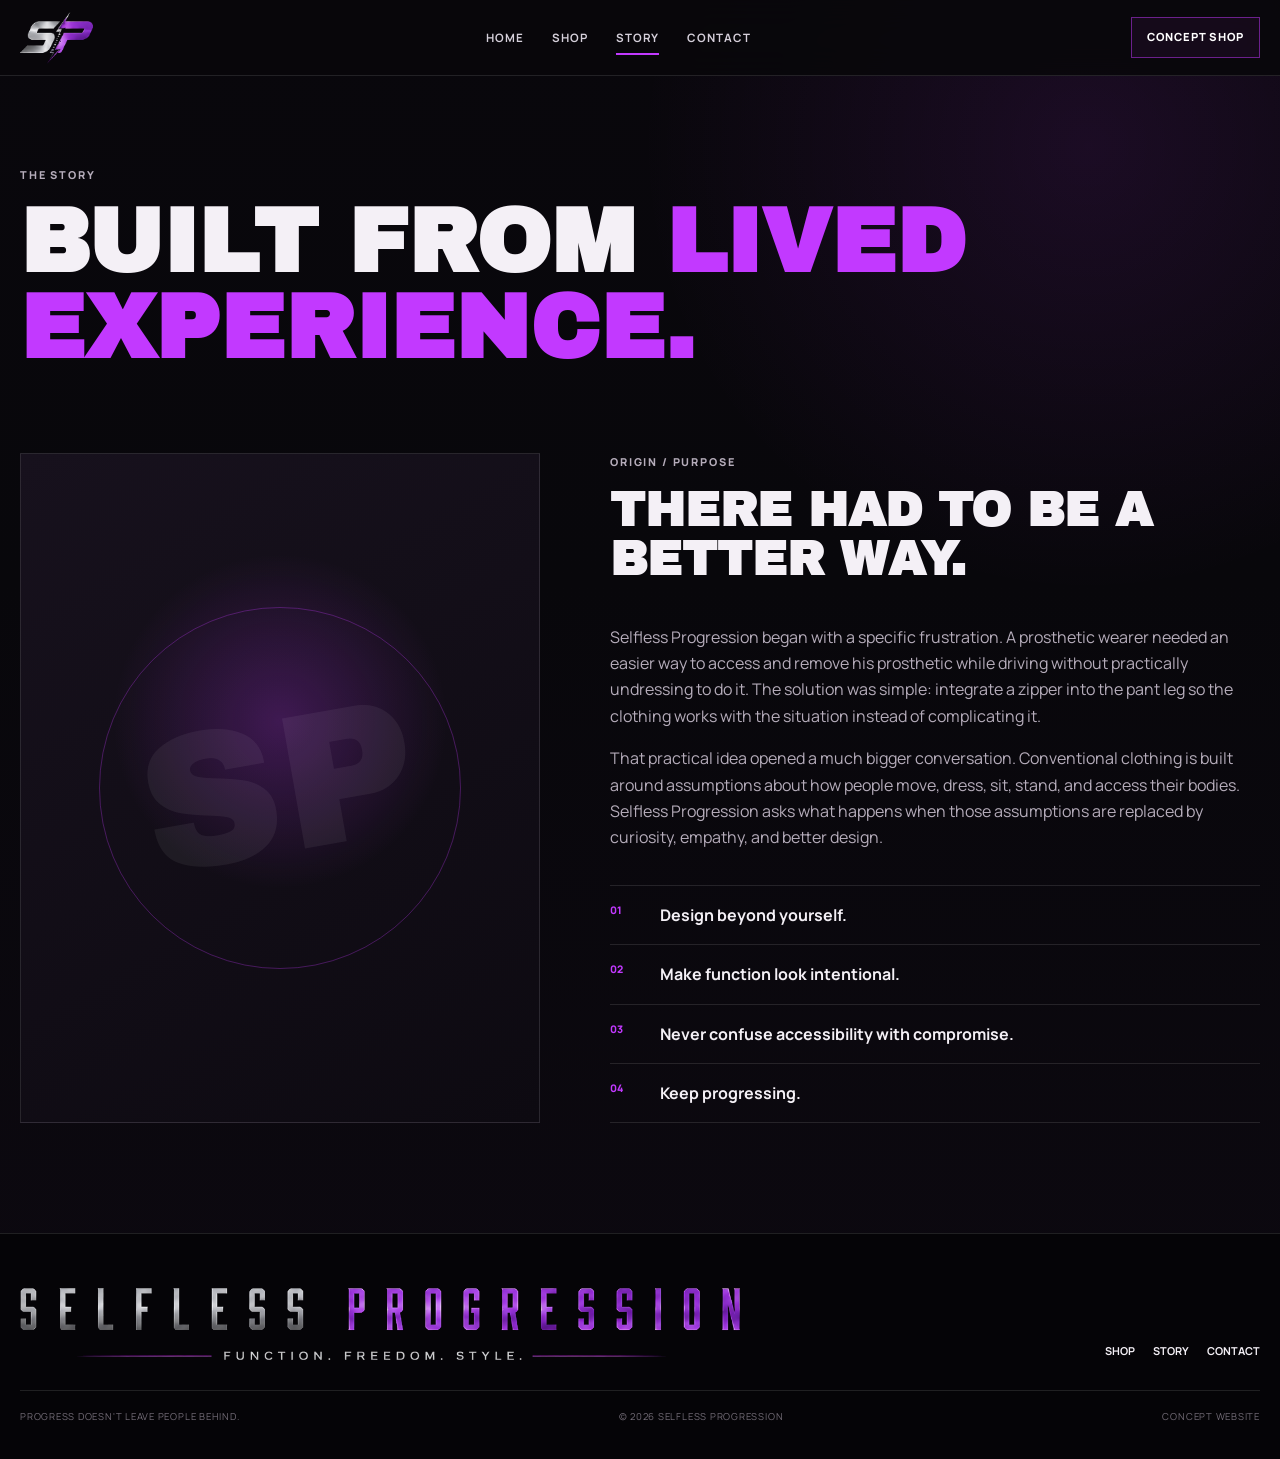
==== commit 72bfc7b6: "Add files via upload" ====
--- a/about.html
+++ b/about.html
@@ -8,10 +8,7 @@
 <link rel="stylesheet" href="styles.css"></head><body>
 
 <header class="site-header">
-  <a class="brand" href="index.html">
-    <span class="brand-mark">S<span>P</span></span>
-    <span class="brand-name">SELFLESS PROGRESSION</span>
-  </a>
+  <a class="brand brand-logo-link" href="index.html" aria-label="Selfless Progression home"><img class="header-logo-img" src="sp-header-logo.png" alt="Selfless Progression"></a>
   <nav class="nav"><a class="" href="index.html">Home</a><a class="" href="shop.html">Shop</a><a class="active" href="about.html">Story</a><a class="" href="contact.html">Contact</a></nav>
   <a class="header-shop" href="shop.html">Concept Shop</a>
   <button class="menu" aria-label="Open menu">☰</button>
@@ -49,7 +46,7 @@
 <footer class="footer">
   <div class="footer-inner">
     <div class="footer-top">
-      <a class="footer-brand" href="index.html">SELFLESS <span>PROGRESSION</span></a>
+      <a class="footer-brand footer-logo-link" href="index.html" aria-label="Selfless Progression home"><img class="footer-logo-img" src="sp-footer-logo.png" alt="Selfless Progression — Function. Freedom. Style."></a>
       <div class="footer-links">
         <a href="shop.html">Shop</a>
         <a href="about.html">Story</a>
--- a/styles.css
+++ b/styles.css
@@ -751,3 +751,298 @@
   .shop-toolbar{align-items:flex-start;flex-direction:column}
   .footer-top,.footer-bottom{display:grid;grid-template-columns:1fr}
 }
+
+
+/* =========================================================
+   MOBILE WIDTH / OVERFLOW FIX
+   Prevents large display type and grid children from forcing
+   the site wider than an iPhone viewport.
+   ========================================================= */
+
+html,
+body {
+  width: 100%;
+  max-width: 100%;
+  overflow-x: clip;
+}
+
+body {
+  position: relative;
+}
+
+.site-header {
+  width: 100%;
+  max-width: 100vw;
+  left: 0;
+  right: 0;
+}
+
+main,
+section,
+header,
+footer,
+nav,
+.hero,
+.hero-copy,
+.hero-art,
+.page-hero,
+.section,
+.two-col,
+.feature-grid,
+.purple-band-inner,
+.shop-toolbar,
+.products,
+.product-detail,
+.gallery,
+.product-panel,
+.about-grid,
+.about-art,
+.about-copy,
+.contact-grid,
+.contact-card,
+.form,
+.footer-inner,
+.footer-top,
+.footer-bottom {
+  min-width: 0;
+  max-width: 100%;
+}
+
+.hero-copy,
+.page-hero,
+.contact-card,
+.about-copy,
+.product-panel {
+  overflow-wrap: break-word;
+}
+
+.logo-shell,
+.logo-shell img {
+  max-width: 100%;
+}
+
+@media (max-width: 600px) {
+  .site-header {
+    padding-left: 18px;
+    padding-right: 18px;
+  }
+
+  .menu {
+    margin-left: auto;
+    flex: 0 0 auto;
+  }
+
+  .hero {
+    width: 100%;
+    min-height: auto;
+    padding-top: 58px;
+    padding-bottom: 70px;
+    gap: 42px;
+  }
+
+  /* Keep the long brand name inside the viewport. */
+  .hero h1 {
+    font-size: clamp(2.75rem, 11.6vw, 3.8rem);
+    line-height: 1.02;
+    letter-spacing: -0.055em;
+    max-width: 100%;
+  }
+
+  /* Page titles such as COLLECTION and CONVERSATION */
+  .page-hero h1 {
+    font-size: clamp(2.7rem, 11vw, 4rem);
+    line-height: 1.02;
+    letter-spacing: -0.05em;
+    max-width: 100%;
+    overflow-wrap: anywhere;
+  }
+
+  .page-hero {
+    padding-top: 64px;
+    padding-bottom: 48px;
+  }
+
+  .hero-lede,
+  .page-hero p,
+  .copy,
+  .copy p,
+  .contact-card p,
+  .about-copy p {
+    max-width: 100%;
+  }
+
+  .hero-note {
+    flex-wrap: wrap;
+    row-gap: 7px;
+  }
+
+  .hero-art {
+    width: 100%;
+    min-height: auto;
+    padding: 10px 0 30px;
+  }
+
+  .logo-shell {
+    width: 100%;
+    max-width: 420px;
+    margin-inline: auto;
+    padding: 12px;
+  }
+
+  .glow-ring {
+    width: 82vw;
+    height: 82vw;
+    max-width: 360px;
+    max-height: 360px;
+  }
+
+  .statement p {
+    font-size: clamp(1.5rem, 7.5vw, 2.3rem);
+  }
+
+  .section h2 {
+    font-size: clamp(2rem, 9.2vw, 3rem);
+    overflow-wrap: anywhere;
+  }
+
+  .purple-band h2 {
+    font-size: clamp(2.15rem, 9.6vw, 3.1rem);
+  }
+
+  .contact-grid,
+  .about-grid,
+  .product-detail {
+    width: 100%;
+    gap: 36px;
+  }
+
+  .contact-card {
+    width: 100%;
+    padding: 26px 22px;
+  }
+
+  .contact-card h2 {
+    font-size: clamp(2rem, 9vw, 2.75rem);
+    line-height: 1.03;
+    overflow-wrap: anywhere;
+  }
+
+  .form {
+    width: 100%;
+  }
+
+  .field,
+  .field input,
+  .field textarea {
+    min-width: 0;
+    max-width: 100%;
+  }
+
+  .field input,
+  .field textarea {
+    width: 100%;
+  }
+
+  .shop-toolbar,
+  .products {
+    width: 100%;
+  }
+
+  .product-image {
+    width: 100%;
+  }
+
+  .product-panel h1 {
+    font-size: clamp(2.7rem, 12vw, 3.6rem);
+  }
+
+  .about-copy h2 {
+    font-size: clamp(2rem, 9vw, 2.8rem);
+    overflow-wrap: anywhere;
+  }
+
+  .about-art {
+    min-height: 390px;
+  }
+
+  .about-art::before {
+    font-size: clamp(6rem, 32vw, 10rem);
+  }
+
+  .footer-inner {
+    width: 100%;
+  }
+
+  .footer-brand {
+    overflow-wrap: anywhere;
+  }
+}
+
+@supports not (overflow: clip) {
+  html,
+  body {
+    overflow-x: hidden;
+  }
+}
+
+
+/* =========================================================
+   BRAND LOGO UPDATE
+   ========================================================= */
+
+.brand-logo-link {
+  display: inline-flex;
+  align-items: center;
+  width: auto;
+  min-width: 0;
+}
+
+.header-logo-img {
+  display: block;
+  width: 86px;
+  height: auto;
+  max-height: 52px;
+  object-fit: contain;
+  object-position: left center;
+}
+
+.footer-logo-link {
+  display: inline-flex;
+  align-items: center;
+  max-width: min(760px, 100%);
+}
+
+.footer-logo-img {
+  display: block;
+  width: min(720px, 100%);
+  height: auto;
+  object-fit: contain;
+  object-position: left center;
+}
+
+/* Override old text-logo typography because header/footer now use image assets. */
+.footer-brand {
+  font-family: inherit;
+  font-size: inherit;
+  line-height: normal;
+  text-transform: none;
+}
+
+@media (max-width: 600px) {
+  .header-logo-img {
+    width: 72px;
+    max-height: 46px;
+  }
+
+  .footer-logo-link {
+    width: 100%;
+    max-width: 100%;
+  }
+
+  .footer-logo-img {
+    width: min(100%, 560px);
+    max-height: 110px;
+    object-fit: contain;
+    object-position: left center;
+  }
+}
